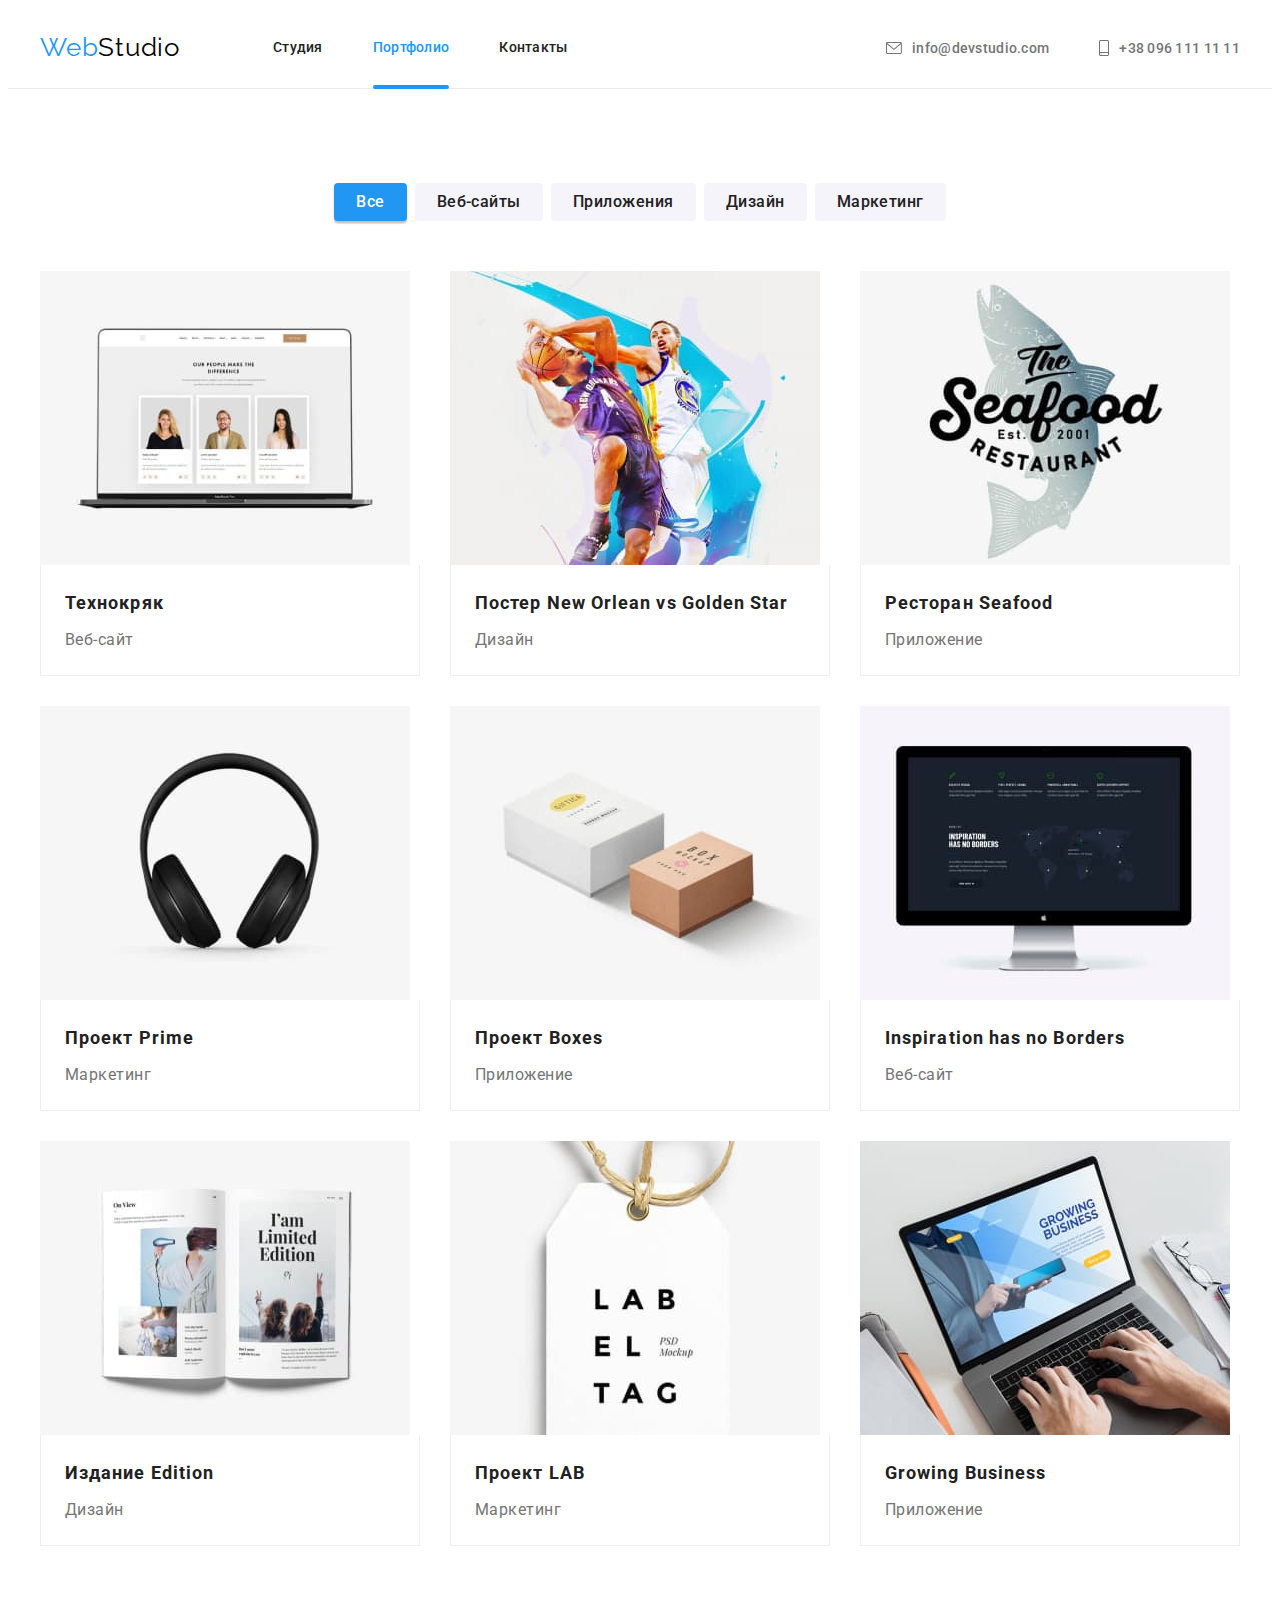
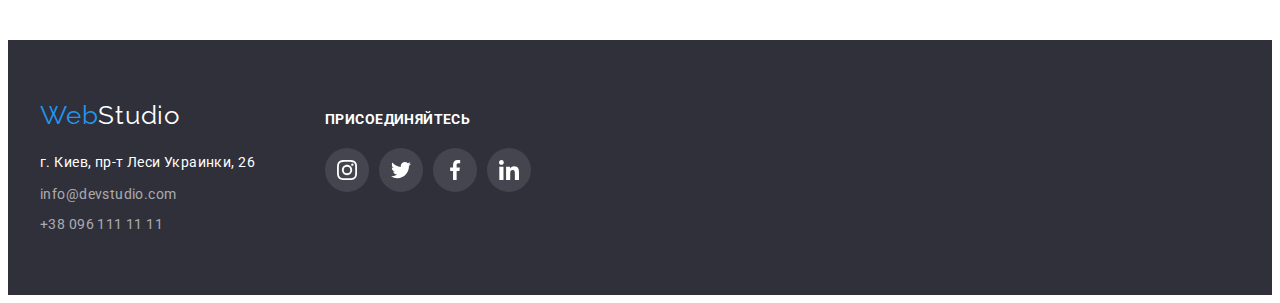
==== portfolio.html @ 2ecfcaa5 "add hw-05" ====
<!DOCTYPE html>
<html lang="ru">
  <head>
    <meta charset="UTF-8" />
    <meta http-equiv="X-UA-Compatible" content="IE=edge" />
    <meta name="viewport" content="width=device-width, initial-scale=1.0" />
    <title>Portfolio</title>
    <link rel="preconnect" href="https://fonts.googleapis.com" />
    <link rel="preconnect" href="https://fonts.gstatic.com" crossorigin />
    <link
      href="https://fonts.googleapis.com/css2?family=Raleway:wght@700&family=Roboto:wght@400;500;700;900&display=swap"
      rel="stylesheet"
    />
    <link
      rel="stylesheet"
      href="https://cdnjs.cloudflare.com/ajax/libs/modern-normalize/1.1.0/modern-normalize.min.css"
      integrity="sha512-wpPYUAdjBVSE4KJnH1VR1HeZfpl1ub8YT/NKx4PuQ5NmX2tKuGu6U/JRp5y+Y8XG2tV+wKQpNHVUX03MfMFn9Q=="
      crossorigin="anonymous"
      referrerpolicy="no-referrer"
    />
    <link rel="stylesheet" href="./css/styles.css" />
  </head>
  <body>
    <header class="header">
      <div class="container header-container">
        <nav class="header-nav">
          <a class="link logo" href="./index.html" lang="en"
            ><span class="logo-accent">Web</span>Studio</a
          >
          <ul class="nav-link list">
            <li class="nav-item"><a class="link header-link" href="./index.html">Студия</a></li>
            <li class="nav-item"><a class="link header-link current" href="#">Портфолио</a></li>
            <li class="nav-item"><a class="link header-link" href="#">Контакты</a></li>
          </ul>
        </nav>
        <ul class="contacts list">
          <li class="contacts-item">
            <a class="header-contact link" href="mailto:info@devstudio.com">
              <svg class="header-contact-icon" width="16" height="12">
                <use href="./images/icons.svg#icon-mail"></use>
              </svg>
              info@devstudio.com
            </a>
          </li>
          <li class="contacts-item">
            <a class="header-contact link" href="tel:+380961111111">
              <svg class="header-contact-icon" width="10" height="16">
                <use href="./images/icons.svg#icon-smartphone"></use>
              </svg>
              +38 096 111 11 11
            </a>
          </li>
        </ul>
      </div>
    </header>

    <main>
      <section class="portfolio section">
        <div class="container">
          <h1 class="visually-hidden">Портфолио</h1>
          <ul class="btn-list list">
            <li class="btn-item">
              <button type="button" class="portfolio-button portfolio-button-active">Все</button>
            </li>
            <li class="btn-item">
              <button type="button" class="portfolio-button">Веб-сайты</button>
            </li>
            <li class="btn-item">
              <button type="button" class="portfolio-button">Приложения</button>
            </li>
            <li class="btn-item"><button type="button" class="portfolio-button">Дизайн</button></li>
            <li class="btn-item">
              <button type="button" class="portfolio-button">Маркетинг</button>
            </li>
          </ul>
          <ul class="work-options list">
            <li class="option-card">
              <a class="work-link link" href="#">
                <div class="option-thumb">
                  <img
                    src="./images/web-site-open-in-laptop.jpg"
                    alt="веб-сайт открыт на ноутбуке"
                    width="370"
                    height="294"
                  />
                  <div class="option-overley">
                    <p class="option-overley-text">
                      Технокряк это современная площадка распространения коронавируса. Компании
                      используют эту платформу для цифрового шпионажа и атак на защищённые сервера
                      конкурентов.
                    </p>
                  </div>
                </div>
                <div class="option-card-info">
                  <h2 class="option-header">Технокряк</h2>
                  <p class="option-text">Веб-сайт</p>
                </div>
              </a>
            </li>
            <li class="option-card">
              <a class="work-link link" href="#">
                <div class="option-thumb">
                  <img
                    src="./images/poster-design-two-basketball-players.jpg"
                    alt="постер с изображением двух баскетболистов"
                    width="370"
                    height="294"
                  />
                  <div class="option-overley">
                    <p class="option-overley-text">
                      Технокряк это современная площадка распространения коронавируса. Компании
                      используют эту платформу для цифрового шпионажа и атак на защищённые сервера
                      конкурентов.
                    </p>
                  </div>
                </div>
                <div class="option-card-info">
                  <h2 class="option-header">
                    Постер <span lang="en">New Orlean vs Golden Star</span>
                  </h2>
                  <p class="option-text">Дизайн</p>
                </div>
              </a>
            </li>
            <li class="option-card">
              <a class="work-link link" href="#">
                <div class="option-thumb">
                  <img
                    src="./images/app-for-seafood-restaurant.jpg"
                    alt="постер-логотип для приложения ресторана"
                    width="370"
                    height="294"
                  />
                  <div class="option-overley">
                    <p class="option-overley-text">
                      Технокряк это современная площадка распространения коронавируса. Компании
                      используют эту платформу для цифрового шпионажа и атак на защищённые сервера
                      конкурентов.
                    </p>
                  </div>
                </div>
                <div class="option-card-info">
                  <h2 class="option-header">Ресторан <span lang="en">Seafood</span></h2>
                  <p class="option-text">Приложение</p>
                </div>
              </a>
            </li>
            <li class="option-card">
              <a class="work-link link" href="#">
                <div class="option-thumb">
                  <img
                    src="./images/headphones.jpg"
                    alt="мониторные наушники"
                    width="370"
                    height="294"
                  />
                  <div class="option-overley">
                    <p class="option-overley-text">
                      Технокряк это современная площадка распространения коронавируса. Компании
                      используют эту платформу для цифрового шпионажа и атак на защищённые сервера
                      конкурентов.
                    </p>
                  </div>
                </div>
                <div class="option-card-info">
                  <h2 class="option-header">Проект <span lang="en">Prime</span></h2>
                  <p class="option-text">Маркетинг</p>
                </div>
              </a>
            </li>
            <li class="option-card">
              <a class="work-link link" href="#">
                <div class="option-thumb">
                  <img
                    src="./images/two-boxes.jpg"
                    alt="две коробочки(бокса)"
                    width="370"
                    height="294"
                  />
                  <div class="option-overley">
                    <p class="option-overley-text">
                      Технокряк это современная площадка распространения коронавируса. Компании
                      используют эту платформу для цифрового шпионажа и атак на защищённые сервера
                      конкурентов.
                    </p>
                  </div>
                </div>
                <div class="option-card-info">
                  <h2 class="option-header">Проект <span lang="en">Boxes</span></h2>
                  <p class="option-text">Приложение</p>
                </div>
              </a>
            </li>
            <li class="option-card">
              <a class="work-link link" href="#">
                <div class="option-thumb">
                  <img
                    src="./images/website-open-on-the-monitor.jpg"
                    alt="на мониторе открыт веб-сайт"
                    width="370"
                    height="294"
                  />
                  <div class="option-overley">
                    <p class="option-overley-text">
                      Технокряк это современная площадка распространения коронавируса. Компании
                      используют эту платформу для цифрового шпионажа и атак на защищённые сервера
                      конкурентов.
                    </p>
                  </div>
                </div>
                <div class="option-card-info">
                  <h2 lang="en" class="option-header">Inspiration has no Borders</h2>
                  <p class="option-text">Веб-сайт</p>
                </div>
              </a>
            </li>
            <li class="option-card">
              <a class="work-link link" href="#">
                <div class="option-thumb">
                  <img
                    src="./images/magazine-limited-edition.jpg"
                    alt="Печатное-издание(журнал)"
                    width="370"
                    height="294"
                  />
                  <div class="option-overley">
                    <p class="option-overley-text">
                      Технокряк это современная площадка распространения коронавируса. Компании
                      используют эту платформу для цифрового шпионажа и атак на защищённые сервера
                      конкурентов.
                    </p>
                  </div>
                </div>
                <div class="option-card-info">
                  <h2 class="option-header">Издание <span lang="en">Edition</span></h2>
                  <p class="option-text">Дизайн</p>
                </div>
              </a>
            </li>
            <li class="option-card">
              <a class="work-link link" href="#">
                <div class="option-thumb">
                  <img
                    src="./images/label-project-lab.jpg"
                    alt="ярлык проекта с логотипом"
                    width="370"
                    height="294"
                  />
                  <div class="option-overley">
                    <p class="option-overley-text">
                      Технокряк это современная площадка распространения коронавируса. Компании
                      используют эту платформу для цифрового шпионажа и атак на защищённые сервера
                      конкурентов.
                    </p>
                  </div>
                </div>
                <div class="option-card-info">
                  <h2 class="option-header">Проект <span lang="en">LAB</span></h2>
                  <p class="option-text">Маркетинг</p>
                </div>
              </a>
            </li>
            <li class="option-card">
              <a class="work-link link" href="#">
                <div class="option-thumb">
                  <img
                    src="./images/application-mockup-open-in-laptop.jpg"
                    alt="прототип приложения открыт на ноутбуке"
                    width="370"
                    height="294"
                  />
                  <div class="option-overley">
                    <p class="option-overley-text">
                      Технокряк это современная площадка распространения коронавируса. Компании
                      используют эту платформу для цифрового шпионажа и атак на защищённые сервера
                      конкурентов.
                    </p>
                  </div>
                </div>
                <div class="option-card-info">
                  <h2 lang="en" class="option-header">Growing Business</h2>
                  <p class="option-text">Приложение</p>
                </div>
              </a>
            </li>
          </ul>
        </div>
      </section>
    </main>

    <footer class="footer">
      <div class="footer-container container">
        <div class="footer-logo-contact">
          <a class="footer-logo link" href="./index.html" lang="en">
            <span class="logo-accent">Web</span>Studio
          </a>
          <address class="footer-address">
            <ul class="footer-list list">
              <li class="footer-item">
                <a
                  class="footer-map link"
                  href="https://goo.gl/maps/w4NdLXYd23iEvbkt5"
                  target="_blank"
                  rel="noopener noreferrer"
                  >г. Киев, пр-т Леси Украинки, 26</a
                >
              </li>
              <li class="footer-item">
                <a class="footer-contact link" href="mailto:info@devstudio.com"
                  >info@devstudio.com</a
                >
              </li>
              <li class="footer-item">
                <a class="footer-contact link" href="tel:+380961111111">+38 096 111 11 11</a>
              </li>
            </ul>
          </address>
        </div>
        <div class="footer-social-contact">
          <b class="footer-title">присоединяйтесь</b>
          <ul class="footer-icon-list list">
            <li class="footer-icon">
              <a
                class="footer-icon-link link"
                href="https://www.instagram.com/"
                target="_blank"
                rel="noopener noreferrer"
              >
                <svg class="footer-icon-label" width="20" height="20" aria-label="instagram">
                  <use href="./images/icons.svg#icon-instagram"></use>
                </svg>
              </a>
            </li>
            <li class="footer-icon">
              <a
                class="footer-icon-link link"
                href="https://twitter.com/"
                target="_blank"
                rel="noopener noreferrer"
              >
                <svg class="footer-icon-label" width="20" height="20" aria-label="twitter">
                  <use href="./images/icons.svg#icon-twitter"></use>
                </svg>
              </a>
            </li>
            <li class="footer-icon">
              <a
                class="footer-icon-link link"
                href="https://www.facebook.com/"
                target="_blank"
                rel="noopener noreferrer"
              >
                <svg class="footer-icon-label" width="20" height="20" aria-label="facebook">
                  <use href="./images/icons.svg#icon-facebook"></use>
                </svg>
              </a>
            </li>
            <li class="footer-icon">
              <a
                class="footer-icon-link link"
                href="https://www.linkedin.com/"
                target="_blank"
                rel="noopener noreferrer"
              >
                <svg class="footer-icon-label" width="20" height="20" aria-label="linkedin">
                  <use href="./images/icons.svg#icon-linkedin"></use>
                </svg>
              </a>
            </li>
          </ul>
        </div>
      </div>
    </footer>
  </body>
</html>
---- css/styles.css ----
:root {
  /* ---------------Accent color--------------- */
  --accent-color: #2196f3;
  --accent-highlights-color: #188ce8;

  /* -------------Background color------------- */
  --basic-background-color: #ffffff;
  --hero-footer-background-color: #2f303a;
  --second-background-color: #f5f4fa;

  /* -----------------Text color--------------- */
  --logo-text-color: #000000;
  --header-text-color: #212121;
  --primary-text-color: #757575;
  --second-text-color: #ffffff;
  --accent-text-color: #2196f3;
  --btn-text-color: #212121;
  --footer-link-color: rgba(255, 255, 255, 0.6);

  /* ----------------Stroke color-------------- */
  --header-stroke-color: #ececec;
  --stroke-color-link: #eeeeee;

  /* ----------------Animstion----------------- */
  --timing-function: cubic-bezier(0.4, 0, 0.2, 1);
}

body {
  font-family: 'Roboto', sans-serif;
  background-color: var(--basic-background-color);
  color: var(--primary-text-color);
}

/* ------------------- RESET ------------------- */

p,
h1,
h2,
h3,
h4 {
  margin: 0;
}

ul {
  margin: 0;
  padding: 0;
}

button {
  cursor: pointer;
}

img {
  display: block;
  max-width: 100%;
  height: auto;
}

.list {
  list-style: none;
}

.link {
  text-decoration: none;
}

.visually-hidden {
  position: absolute;
  white-space: nowrap;
  width: 1px;
  height: 1px;
  overflow: hidden;
  border: 0;
  padding: 0;
  clip: rect(0 0 0 0);
  clip-path: inset(50%);
  margin: -1px;
}

.container {
  width: 1200px;
  padding-left: 15px;
  padding-right: 15px;
  margin: 0 auto;
  /* outline: 2px solid red; */
}

.section {
  padding-top: 94px;
  padding-bottom: 94px;
}

/* ---------------- HEADER SECTION --------------------- */

.header {
  border-bottom: 1px solid var(--header-stroke-color);
}

.header-container {
  display: flex;
  align-items: center;
}

.header-nav {
  display: flex;
  align-items: center;
}

.logo {
  display: inline-block;
  margin-right: 93px;

  font-family: 'Raleway', sans-serif;
  font-size: 26px;
  line-height: calc(31 / 26);
  letter-spacing: 0.03em;
  color: var(--logo-text-color);
}

.logo-accent {
  color: var(--accent-text-color);
}

.nav-link {
  display: flex;
  align-items: center;
}

.header-link {
  display: block;
  padding-top: 32px;
  padding-bottom: 32px;

  font-weight: 500;
  font-size: 14px;
  line-height: 1.14;
  letter-spacing: 0.02em;
  color: var(--header-text-color);

  transition: color 250ms var(--timing-function);
}

.header-link:hover,
.header-link:focus,
.header-contact:hover,
.header-contact:focus {
  color: var(--accent-text-color);
}

.current {
  position: relative;
  color: var(--accent-text-color);
}

.current::after {
  content: '';
  position: absolute;
  left: 0;
  bottom: -1px;
  width: 100%;
  height: 4px;

  border-radius: 2px;
  background-color: var(--accent-color);
}

.nav-item:not(:last-child) {
  margin-right: 50px;
}

.contacts {
  display: flex;
  margin-left: auto;
}

.header-contact {
  display: flex;
  text-align: center;
  align-items: center;
  padding-top: 32px;
  padding-bottom: 32px;

  font-weight: 500;
  font-size: 14px;
  line-height: calc(16 / 14);
  letter-spacing: 0.02em;
  color: var(--primary-text-color);

  transition: color 250ms var(--timing-function);
}

.contacts-item:not(:last-child) {
  margin-right: 50px;
}

.header-contact-icon {
  margin-right: 10px;

  fill: currentColor;
}

/* ----------------HERO SECTION --------------------- */

.hero {
  padding-top: 0;
  padding-bottom: 0;

  text-align: center;
  background-color: var(--hero-footer-background-color);
}

.container-bg-hero {
  max-width: 1600px;
  margin: 0 auto;
  padding-top: 200px;
  padding-bottom: 200px;

  background-image: linear-gradient(rgba(47, 48, 58, 0.4), rgba(47, 48, 58, 0.4)),
    url(../images/bg-hero.jpg);
  background-repeat: no-repeat;
  background-size: cover;
  background-position: center;
}

.hero-header {
  margin-bottom: 30px;

  font-weight: 900;
  font-size: 44px;
  line-height: 1.36;
  text-align: center;
  letter-spacing: 0.06em;
  text-transform: uppercase;
  color: var(--second-text-color);
}

.hero-btn {
  padding: 10px 32px;

  font-family: inherit;
  font-weight: 700;
  font-size: 16px;
  line-height: 1.87;
  letter-spacing: 0.06em;
  color: var(--second-text-color);
  background-color: var(--accent-color);
  border: none;
  box-shadow: 0px 4px 4px rgba(0, 0, 0, 0.15);
  border-radius: 4px;

  transition: background-color 250ms var(--timing-function);
}

.hero-btn:hover,
.hero-btn:focus {
  background-color: var(--accent-highlights-color);
}

/* ----------------PRIORITY SECTION --------------------- */

.priority-list {
  display: flex;
  flex-wrap: wrap;
  margin-left: -30px;
  margin-top: -30px;
}

.priority-item {
  flex-basis: calc(100% / 4 - 30px);
  margin-left: 30px;
  margin-top: 30px;
}

.priority-thumb {
  display: flex;
  justify-content: center;
  align-items: center;
  height: 120px;
  margin-bottom: 30px;
  border-radius: 4px;

  background-color: var(--second-background-color);
}

.priority-header {
  margin-bottom: 10px;

  font-size: 14px;
  line-height: 1.14;
  letter-spacing: 0.03em;
  text-transform: uppercase;
  color: var(--header-text-color);
}

.priority-text {
  font-size: 14px;
  line-height: 1.71;
  letter-spacing: 0.03em;
}

/* ----------------WORKS SECTION --------------------- */

.works {
  padding-top: 0;
}

.works-header {
  margin-bottom: 50px;

  font-size: 36px;
  line-height: 1.17;
  text-align: center;
  letter-spacing: 0.03em;
  color: var(--header-text-color);
}

.works-list {
  display: flex;
  flex-wrap: wrap;
  margin-left: -30px;
  margin-top: -30px;
}

.works-item {
  position: relative;

  flex-basis: calc(100% / 3 - 30px);
  margin-left: 30px;
  margin-top: 30px;
}

.works-overlay {
  position: absolute;
  bottom: 0;

  width: 100%;
  padding-top: 27px;
  padding-bottom: 27px;

  font-weight: 700;
  font-size: 14px;
  line-height: 1.14;
  text-align: center;
  letter-spacing: 0.03em;
  text-transform: uppercase;

  color: var(--second-text-color);
  background-color: rgba(47, 48, 58, 0.8);
}

/* ----------------TEAM SECTION --------------------- */

.team {
  background-color: var(--second-background-color);
}

.team-header {
  margin-bottom: 50px;

  font-size: 36px;
  line-height: 1.16;
  text-align: center;
  letter-spacing: 0.03em;
  color: var(--header-text-color);
}

.team-list {
  display: flex;
  flex-wrap: wrap;
  margin-left: -30px;
  margin-top: -30px;
}

.team-item {
  flex-basis: calc(100% / 4 - 30px);
  margin-left: 30px;
  margin-top: 30px;

  box-shadow: 0px 1px 3px rgba(0, 0, 0, 0.12), 0px 1px 1px rgba(0, 0, 0, 0.14),
    0px 2px 1px rgba(0, 0, 0, 0.2);
  border-radius: 0px 0px 4px 4px;
}

.team-item-info {
  padding-top: 30px;
  padding-bottom: 30px;

  text-align: center;
  background-color: var(--basic-background-color);
  border-radius: 0px 0px 4px 4px;
}

.team-second-header {
  margin-bottom: 10px;

  font-weight: 500;
  font-size: 16px;
  line-height: 1.19;
  text-align: center;
  letter-spacing: 0.03em;
  color: var(--header-text-color);
}

.team-text {
  font-size: 16px;
  line-height: 1.19;
  text-align: center;
  letter-spacing: 0.03em;
  margin-bottom: 16px;
}

.team-icon-list {
  display: flex;
  justify-content: center;
}

.team-icon:not(:last-child) {
  margin-right: 10px;
}

.team-icon-link {
  display: flex;
  justify-content: center;
  align-items: center;
  width: 44px;
  height: 44px;
  border-radius: 50%;
  color: #afb1b8;

  transition: background-color 250ms var(--timing-function), color 250ms var(--timing-function);
}

.team-icon-link:hover,
.team-icon-link:focus {
  background-color: var(--accent-color);
  color: var(--basic-background-color);
}

.team-icon-label {
  fill: currentColor;
}

/* ---------------CLIENTS SECTION --------------------- */

.clients-header {
  margin-bottom: 50px;

  font-size: 36px;
  line-height: 1.16;
  text-align: center;
  letter-spacing: 0.03em;
  color: var(--header-text-color);
}

.clients-list {
  display: flex;
  justify-content: center;
}

.clients-item {
}

.clients-item:not(:last-child) {
  margin-right: 30px;
}

.clients-link {
  display: flex;
  justify-content: center;
  align-items: center;
  width: 170px;
  height: 92px;

  color: #afb1b8;
  border: 1px solid;
  border-radius: 4px;

  transition: color 250ms var(--timing-function);
}

.clients-link:hover,
.clients-link:focus {
  color: var(--accent-color);
}

.clients-logo {
  fill: currentColor;
}

/* ----------------FOOTER SECTION --------------------- */

.footer {
  padding-top: 60px;
  padding-bottom: 60px;

  background-color: var(--hero-footer-background-color);
}

.footer-container {
  display: flex;
  align-items: baseline;
}

.footer-logo-contact {
  margin-right: 70px;
}

.footer-logo {
  display: inline-block;
  margin-bottom: 20px;

  font-family: 'Raleway', sans-serif;
  font-size: 26px;
  line-height: 1.19;
  letter-spacing: 0.03em;
  color: var(--second-text-color);
}

.footer-map {
  font-style: normal;
  font-size: 14px;
  line-height: 1.71;
  letter-spacing: 0.03em;
  color: var(--second-text-color);

  transition: color 250ms var(--timing-function);
}

.footer-contact {
  font-style: normal;
  font-size: 14px;
  line-height: 1.5;
  letter-spacing: 0.03em;
  color: var(--footer-link-color);

  transition: color 250ms var(--timing-function);
}

.footer-map:hover,
.footer-map:focus,
.footer-contact:hover,
.footer-contact:focus {
  color: var(--accent-text-color);
}

.footer-item:not(:last-child) {
  margin-bottom: 9px;
}

.footer-title {
  display: inline-block;
  margin-bottom: 20px;

  font-weight: 700;
  font-size: 14px;
  line-height: 1.14;
  letter-spacing: 0.03em;
  text-transform: uppercase;

  color: var(--second-text-color);
}

.footer-icon:not(:last-child) {
  margin-right: 10px;
}

.footer-icon-list {
  display: flex;
}
.footer-icon-link {
  display: flex;
  justify-content: center;
  align-items: center;
  width: 44px;
  height: 44px;
  border-radius: 50%;

  color: var(--second-text-color);
  background-color: rgba(255, 255, 255, 0.1);

  transition: background-color 250ms var(--timing-function), color 250ms var(--timing-function);
}

.footer-icon-link:hover,
.footer-icon-link:focus {
  background-color: var(--accent-color);
  color: var(--basic-background-color);
}

.footer-icon-label {
  fill: currentColor;
}

/* ----------------PORTFOLIO SECTION --------------------- */

.btn-list {
  display: flex;
  justify-content: center;
  margin-bottom: 50px;
}

.btn-item:not(:last-child) {
  margin-right: 8px;
}

.portfolio-button {
  padding: 6px 22px;

  font-family: inherit;
  font-weight: 500;
  font-size: 16px;
  line-height: 1.62;
  text-align: center;
  letter-spacing: 0.03em;

  color: var(--btn-text-color);
  background: var(--second-background-color);
  border: none;
  border-radius: 4px;

  transition: background-color 250ms var(--timing-function), color 250ms var(--timing-function),
    box-shadow 250ms var(--timing-function);
}

.portfolio-button-active,
.portfolio-button:hover,
.portfolio-button:focus {
  color: var(--second-text-color);
  background-color: var(--accent-color);
  box-shadow: 0px 3px 1px rgba(0, 0, 0, 0.1), 0px 1px 2px rgba(0, 0, 0, 0.08),
    0px 2px 2px rgba(0, 0, 0, 0.12);
}

.work-options {
  display: flex;
  flex-wrap: wrap;
  margin-left: -30px;
  margin-top: -30px;
}

.option-thumb {
  position: relative;
  overflow: hidden;
}

.option-thumb::before {
  display: inline-block;
  content: '';

  position: absolute;
  top: 0;
  left: 0;
  width: 100%;
  height: 100%;

  background-color: rgba(33, 150, 243, 0.9);

  opacity: 0;

  transform: translateY(100%);
  transition: transform 250ms var(--timing-function);
}

.option-overley {
  position: absolute;
  top: 0;
  left: 0;
  width: 100%;
  height: 100%;
  padding: 63px 24px;

  opacity: 0;

  transform: translateY(100%);
  transition: transform 250ms var(--timing-function);
}

.option-card:hover .option-thumb::before,
.option-card:hover .option-overley {
  transform: translateY(0);
  opacity: 1;
}

.option-overley-text {
  font-size: 18px;
  line-height: 1.56;
  letter-spacing: 0.03em;

  color: var(--second-text-color);
}

.option-card {
  flex-basis: calc(100% / 3 - 30px);
  margin-left: 30px;
  margin-top: 30px;

  transition: box-shadow 250ms var(--timing-function);
}

.option-card:hover,
.option-card:focus {
  box-shadow: 1px 4px 6px 0px rgba(0, 0, 0, 0.16), 0px 4px 4px 0px rgba(0, 0, 0, 0.06),
    0px 1px 1px 0px rgba(0, 0, 0, 0.12);
}

.option-card-info {
  padding: 20px 24px;

  background-color: var(--basic-background-color);
  border: 1px solid var(--stroke-color-link);
  border-top: none;
}

.option-header {
  margin-bottom: 4px;

  font-size: 18px;
  line-height: 2;
  letter-spacing: 0.06em;
  color: var(--header-text-color);
}

.option-text {
  font-size: 16px;
  line-height: 1.87;
  letter-spacing: 0.03em;
  color: var(--primary-text-color);
}

/* ---------------------- BACKDROP + MODAL ----------------------- */

.backdrop {
  position: fixed;
  top: 0;
  left: 0;
  width: 100vw;
  height: 100vh;
  background-color: rgba(0, 0, 0, 0.2);

  opacity: 1;
  transition: opacity 250ms var(--timing-function);
}

.backdrop.is-hidden {
  opacity: 0;
  visibility: hidden;
  pointer-events: none;
}

.backdrop.is-hidden .modal {
  transform: translate(-50%, -50%) scale(0.9);
  opacity: 0;
}

.modal {
  position: absolute;
  top: 50%;
  left: 50%;

  min-width: 528px;
  min-height: 581px;
  border-radius: 4px;

  background-color: var(--basic-background-color);
  box-shadow: 0px 1px 3px rgba(0, 0, 0, 0.12), 0px 1px 1px rgba(0, 0, 0, 0.14),
    0px 2px 1px rgba(0, 0, 0, 0.2);

  transform: translate(-50%, -50%) scale(1);
  opacity: 1;

  transition: transform 250ms var(--timing-function), opacity 250ms var(--timing-function);
}

.modal-btn-close {
  display: flex;
  justify-content: center;
  align-items: center;
  margin-top: 8px;
  margin-right: 8px;
  margin-left: auto;
  width: 30px;
  height: 30px;
  border-radius: 50%;

  background-color: var(--basic-background-color);
  border: 1px solid rgba(0, 0, 0, 0.1);

  transition: box-shadow 250ms var(--timing-function);
}

.modal-btn-close:hover {
  box-shadow: 0px 1px 3px rgba(0, 0, 0, 0.12), 0px 1px 1px rgba(0, 0, 0, 0.14),
    0px 2px 1px rgba(0, 0, 0, 0.2);
}
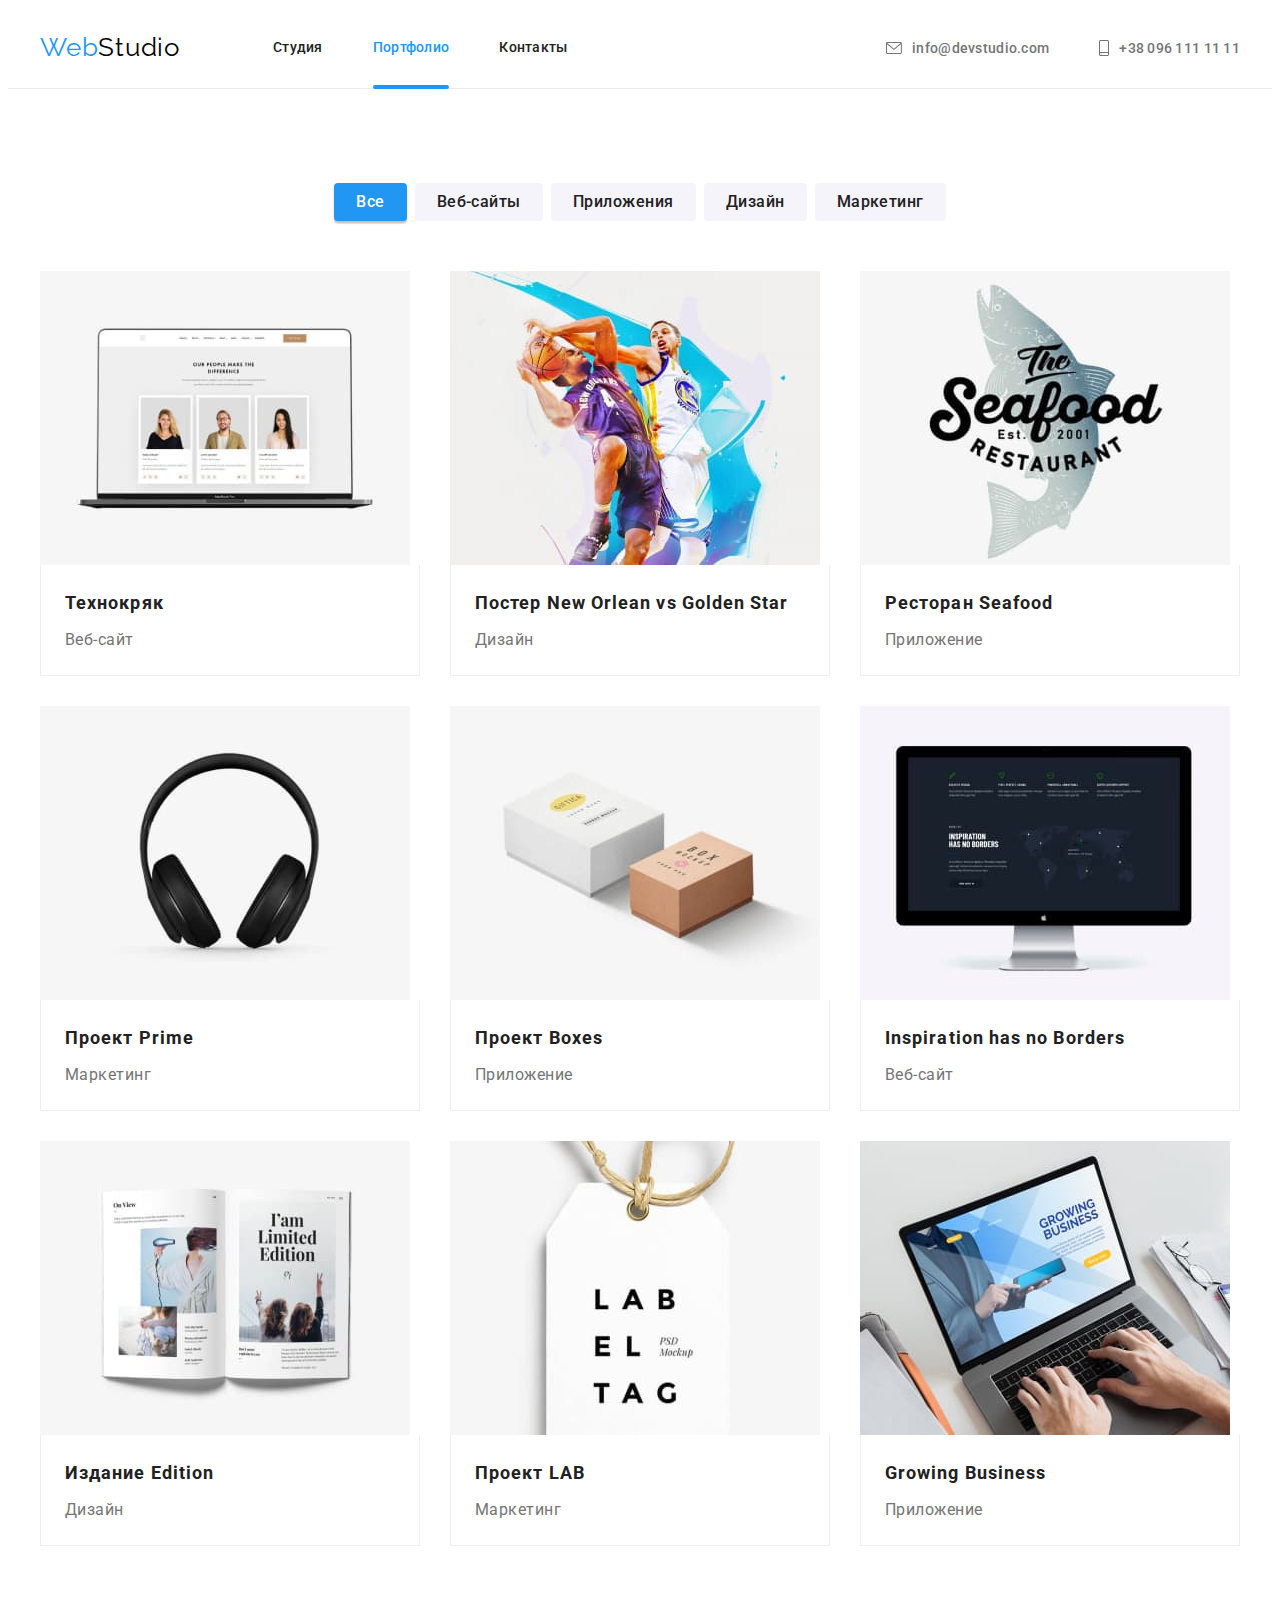
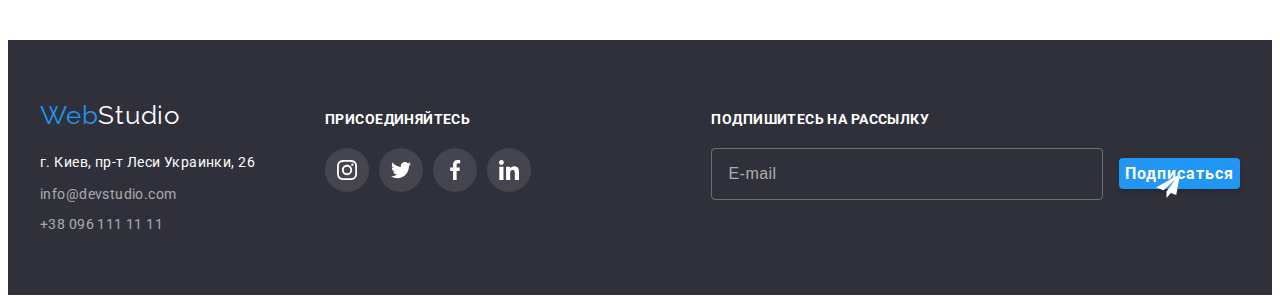
==== commit 49112072: "add footer input" ====
--- a/portfolio.html
+++ b/portfolio.html
@@ -369,6 +369,26 @@
             </li>
           </ul>
         </div>
+        <div class="footer-send-form">
+          <p class="footer-title footer-form-title">Подпишитесь на рассылку</p>
+          <form name="footer_form" autocomplete="on">
+            <label class="footer-label">
+              <input
+                class="footer-input"
+                type="email"
+                name="email"
+                aria-label="E-mail"
+                placeholder="E-mail"
+              />
+            </label>
+            <button class="footer-btn" type="submit">
+              Подписаться
+              <svg class="footer-icon-send" width="24" height="24">
+                <use href="./images/icons.svg#icon-send"></use>
+              </svg>
+            </button>
+          </form>
+        </div>
       </div>
     </footer>
   </body>
--- a/css/styles.css
+++ b/css/styles.css
@@ -22,6 +22,7 @@
   --stroke-color-link: #eeeeee;
 
   /* ----------------Animstion----------------- */
+  --transition-duration: 250ms;
   --timing-function: cubic-bezier(0.4, 0, 0.2, 1);
 }
 
@@ -137,7 +138,7 @@
   letter-spacing: 0.02em;
   color: var(--header-text-color);
 
-  transition: color 250ms var(--timing-function);
+  transition: color var(--transition-duration) var(--timing-function);
 }
 
 .header-link:hover,
@@ -186,7 +187,7 @@
   letter-spacing: 0.02em;
   color: var(--primary-text-color);
 
-  transition: color 250ms var(--timing-function);
+  transition: color var(--transition-duration) var(--timing-function);
 }
 
 .contacts-item:not(:last-child) {
@@ -248,7 +249,7 @@
   box-shadow: 0px 4px 4px rgba(0, 0, 0, 0.15);
   border-radius: 4px;
 
-  transition: background-color 250ms var(--timing-function);
+  transition: background-color var(--transition-duration) var(--timing-function);
 }
 
 .hero-btn:hover,
@@ -427,7 +428,8 @@
   border-radius: 50%;
   color: #afb1b8;
 
-  transition: background-color 250ms var(--timing-function), color 250ms var(--timing-function);
+  transition: background-color var(--transition-duration) var(--timing-function),
+    color var(--transition-duration) var(--timing-function);
 }
 
 .team-icon-link:hover,
@@ -457,9 +459,6 @@
   justify-content: center;
 }
 
-.clients-item {
-}
-
 .clients-item:not(:last-child) {
   margin-right: 30px;
 }
@@ -475,7 +474,7 @@
   border: 1px solid;
   border-radius: 4px;
 
-  transition: color 250ms var(--timing-function);
+  transition: color var(--transition-duration) var(--timing-function);
 }
 
 .clients-link:hover,
@@ -523,7 +522,7 @@
   letter-spacing: 0.03em;
   color: var(--second-text-color);
 
-  transition: color 250ms var(--timing-function);
+  transition: color var(--transition-duration) var(--timing-function);
 }
 
 .footer-contact {
@@ -533,7 +532,7 @@
   letter-spacing: 0.03em;
   color: var(--footer-link-color);
 
-  transition: color 250ms var(--timing-function);
+  transition: color var(--transition-duration) var(--timing-function);
 }
 
 .footer-map:hover,
@@ -578,7 +577,8 @@
   color: var(--second-text-color);
   background-color: rgba(255, 255, 255, 0.1);
 
-  transition: background-color 250ms var(--timing-function), color 250ms var(--timing-function);
+  transition: background-color var(--transition-duration) var(--timing-function),
+    color var(--transition-duration) var(--timing-function);
 }
 
 .footer-icon-link:hover,
@@ -591,6 +591,80 @@
   fill: currentColor;
 }
 
+.footer-send-form {
+  display: flex;
+  flex-direction: column;
+  margin-left: auto;
+}
+
+.footer-form-title {
+  display: block;
+  margin-bottom: 20px;
+}
+
+.footer-input {
+  width: 358px;
+  height: 50px;
+  padding: 0 16px;
+  margin-right: 12px;
+
+  border: 1px solid rgba(255, 255, 255, 0.3);
+  border-radius: 4px;
+
+  background-color: transparent;
+  color: #ffffff;
+  font-size: 16px;
+
+  outline: none;
+  transition: border-color var(--transition-duration) var(--timing-function);
+}
+
+.footer-input:focus {
+  border-color: var(--accent-color);
+}
+
+.footer-input::placeholder {
+  display: flex;
+  align-items: center;
+
+  font-size: 16px;
+  line-height: 1.25;
+  letter-spacing: 0.03em;
+
+  color: rgba(255, 255, 255, 0.6);
+}
+
+.footer-btn {
+  position: relative;
+  text-align: center;
+
+  font-family: inherit;
+  font-weight: 700;
+  font-size: 16px;
+  line-height: 1.87;
+  letter-spacing: 0.06em;
+
+  color: var(--second-text-color);
+  background-color: var(--accent-color);
+  border: none;
+  box-shadow: 0px 4px 4px rgba(0, 0, 0, 0.15);
+  border-radius: 4px;
+}
+
+.footer-icon-send {
+  position: absolute;
+  top: 50%;
+  right: 50%;
+  transition: transform(-50%, -50%);
+  margin-left: 10px;
+  fill: var(--second-text-color);
+}
+
+/* .hero-btn:hover,
+.hero-btn:focus {
+  background-color: var(--accent-highlights-color);
+} */
+
 /* ----------------PORTFOLIO SECTION --------------------- */
 
 .btn-list {
@@ -618,8 +692,9 @@
   border: none;
   border-radius: 4px;
 
-  transition: background-color 250ms var(--timing-function), color 250ms var(--timing-function),
-    box-shadow 250ms var(--timing-function);
+  transition: background-color var(--transition-duration) var(--timing-function),
+    color var(--transition-duration) var(--timing-function),
+    box-shadow var(--transition-duration) var(--timing-function);
 }
 
 .portfolio-button-active,
@@ -658,7 +733,7 @@
   opacity: 0;
 
   transform: translateY(100%);
-  transition: transform 250ms var(--timing-function);
+  transition: transform var(--transition-duration) var(--timing-function);
 }
 
 .option-overley {
@@ -672,7 +747,7 @@
   opacity: 0;
 
   transform: translateY(100%);
-  transition: transform 250ms var(--timing-function);
+  transition: transform var(--transition-duration) var(--timing-function);
 }
 
 .option-card:hover .option-thumb::before,
@@ -694,7 +769,7 @@
   margin-left: 30px;
   margin-top: 30px;
 
-  transition: box-shadow 250ms var(--timing-function);
+  transition: box-shadow var(--transition-duration) var(--timing-function);
 }
 
 .option-card:hover,
@@ -738,7 +813,8 @@
   background-color: rgba(0, 0, 0, 0.2);
 
   opacity: 1;
-  transition: opacity 250ms var(--timing-function);
+  transition: opacity var(--transition-duration) var(--timing-function),
+    visibility var(--transition-duration) var(--timing-function);
 }
 
 .backdrop.is-hidden {
@@ -768,16 +844,16 @@
   transform: translate(-50%, -50%) scale(1);
   opacity: 1;
 
-  transition: transform 250ms var(--timing-function), opacity 250ms var(--timing-function);
+  transition: transform var(--transition-duration) var(--timing-function),
+    opacity var(--transition-duration) var(--timing-function);
 }
 
 .modal-btn-close {
-  display: flex;
-  justify-content: center;
-  align-items: center;
-  margin-top: 8px;
-  margin-right: 8px;
-  margin-left: auto;
+  position: absolute;
+  display: flex;
+  align-items: center;
+  top: 8px;
+  right: 8px;
   width: 30px;
   height: 30px;
   border-radius: 50%;
@@ -785,7 +861,7 @@
   background-color: var(--basic-background-color);
   border: 1px solid rgba(0, 0, 0, 0.1);
 
-  transition: box-shadow 250ms var(--timing-function);
+  transition: box-shadow var(--transition-duration) var(--timing-function);
 }
 
 .modal-btn-close:hover {
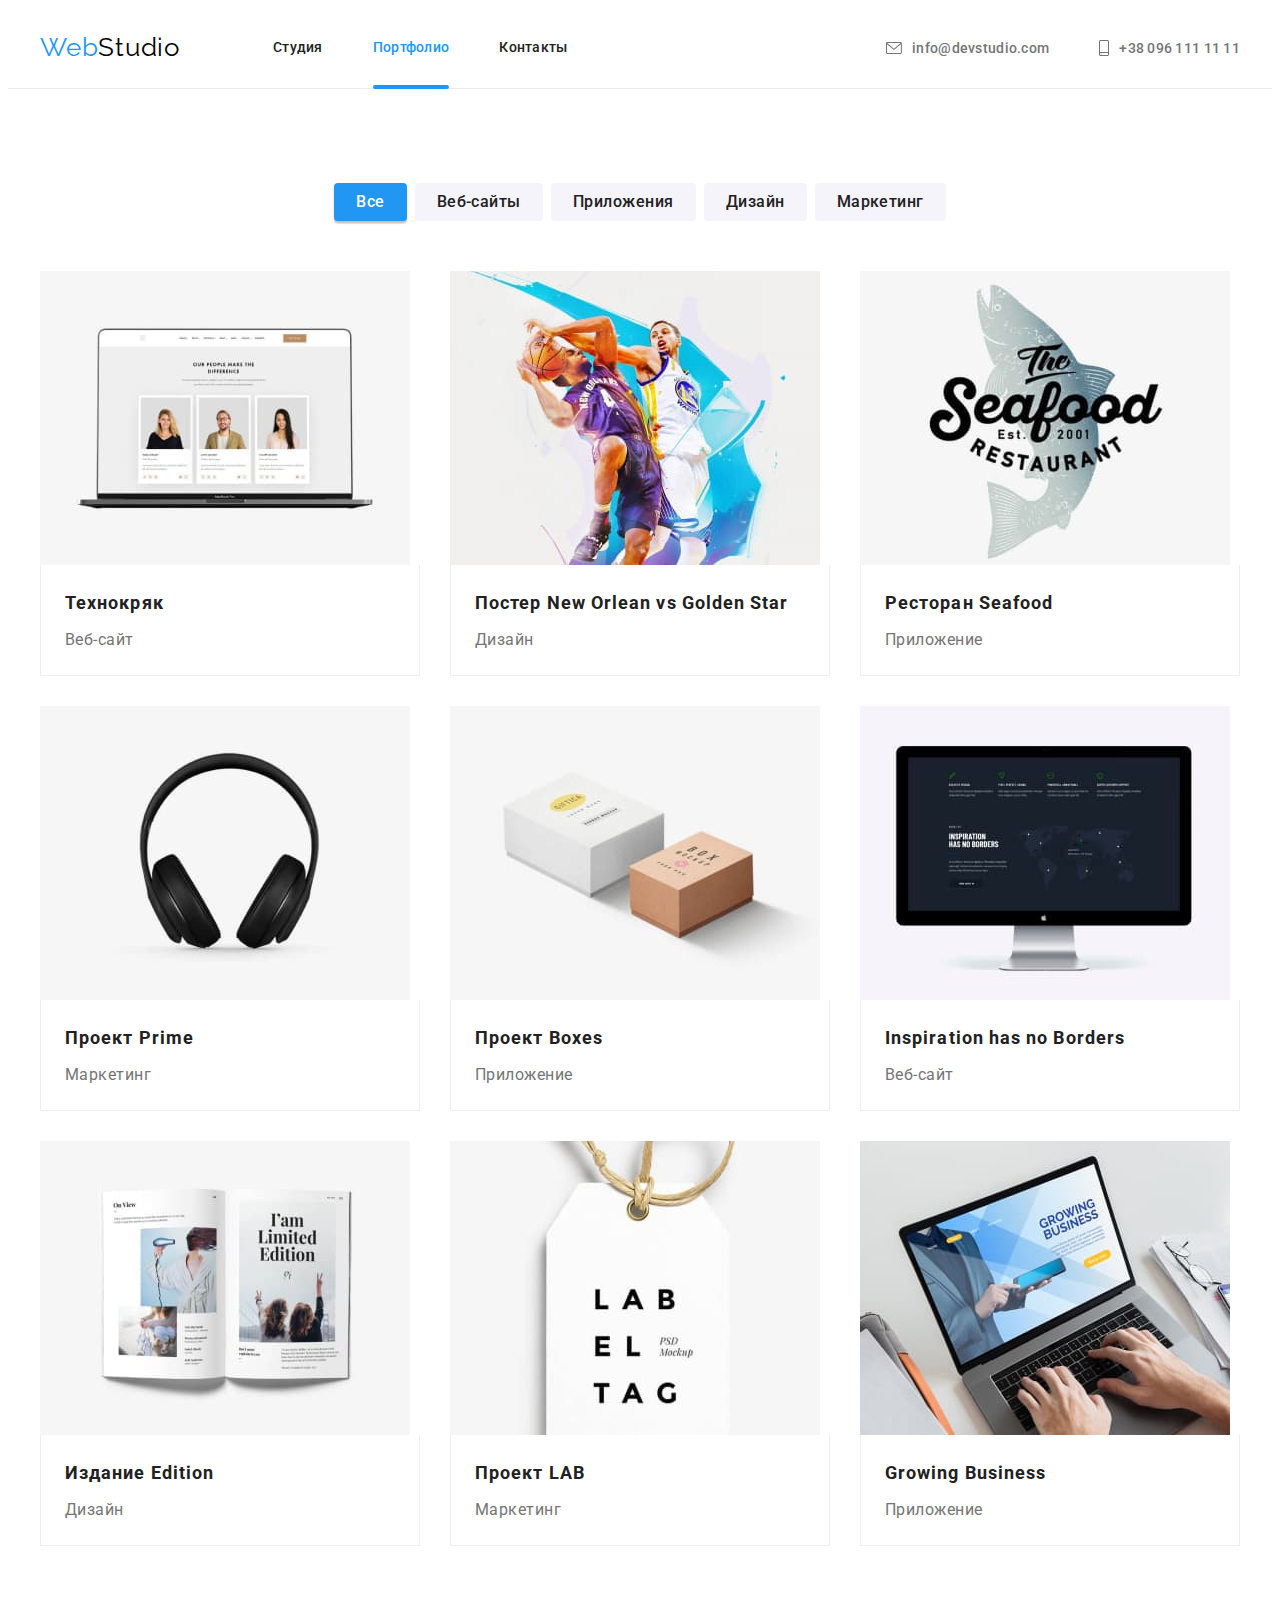
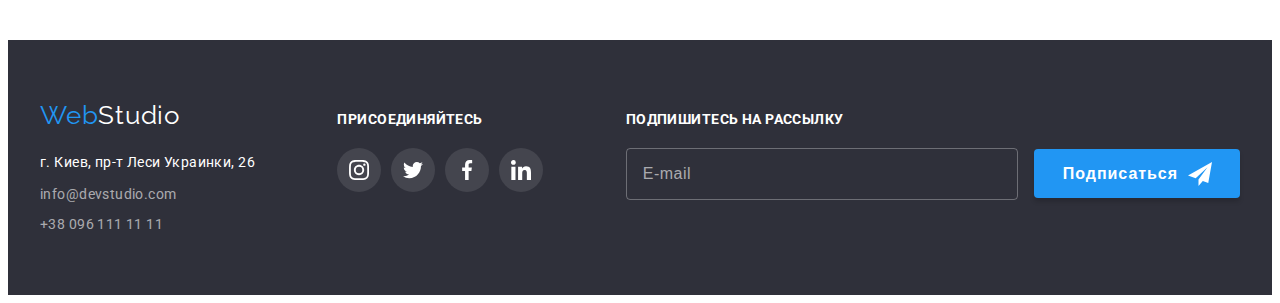
==== commit 1ebcae54: "finish footer" ====
--- a/portfolio.html
+++ b/portfolio.html
@@ -370,17 +370,15 @@
           </ul>
         </div>
         <div class="footer-send-form">
-          <p class="footer-title footer-form-title">Подпишитесь на рассылку</p>
-          <form name="footer_form" autocomplete="on">
-            <label class="footer-label">
-              <input
-                class="footer-input"
-                type="email"
-                name="email"
-                aria-label="E-mail"
-                placeholder="E-mail"
-              />
-            </label>
+          <p class="footer-form-title">Подпишитесь на рассылку</p>
+          <form name="footer-form" autocomplete="on">
+            <input
+              class="footer-input"
+              type="email"
+              name="email"
+              aria-label="E-mail"
+              placeholder="E-mail"
+            />
             <button class="footer-btn" type="submit">
               Подписаться
               <svg class="footer-icon-send" width="24" height="24">
--- a/css/styles.css
+++ b/css/styles.css
@@ -498,10 +498,7 @@
 .footer-container {
   display: flex;
   align-items: baseline;
-}
-
-.footer-logo-contact {
-  margin-right: 70px;
+  justify-content: space-between;
 }
 
 .footer-logo {
@@ -591,15 +588,23 @@
   fill: currentColor;
 }
 
-.footer-send-form {
-  display: flex;
-  flex-direction: column;
-  margin-left: auto;
-}
+/* ---FOOTER FORM----- */
 
 .footer-form-title {
-  display: block;
+  display: inline-block;
   margin-bottom: 20px;
+
+  font-weight: 700;
+  font-size: 14px;
+  line-height: 1.14;
+  letter-spacing: 0.03em;
+  text-transform: uppercase;
+
+  color: var(--second-text-color);
+}
+.footer-form {
+  display: flex;
+  align-items: center;
 }
 
 .footer-input {
@@ -624,9 +629,6 @@
 }
 
 .footer-input::placeholder {
-  display: flex;
-  align-items: center;
-
   font-size: 16px;
   line-height: 1.25;
   letter-spacing: 0.03em;
@@ -635,10 +637,11 @@
 }
 
 .footer-btn {
-  position: relative;
-  text-align: center;
-
-  font-family: inherit;
+  display: inline-flex;
+  align-items: center;
+  justify-content: center;
+  padding: 10px 28px 10px 29px;
+
   font-weight: 700;
   font-size: 16px;
   line-height: 1.87;
@@ -649,21 +652,19 @@
   border: none;
   box-shadow: 0px 4px 4px rgba(0, 0, 0, 0.15);
   border-radius: 4px;
+
+  transition: background-color var(--transition-duration) var(--timing-function);
 }
 
 .footer-icon-send {
-  position: absolute;
-  top: 50%;
-  right: 50%;
-  transition: transform(-50%, -50%);
   margin-left: 10px;
-  fill: var(--second-text-color);
-}
-
-/* .hero-btn:hover,
-.hero-btn:focus {
+  fill: currentColor;
+}
+
+.footer-btn:hover,
+.footer-btn:focus {
   background-color: var(--accent-highlights-color);
-} */
+}
 
 /* ----------------PORTFOLIO SECTION --------------------- */
 
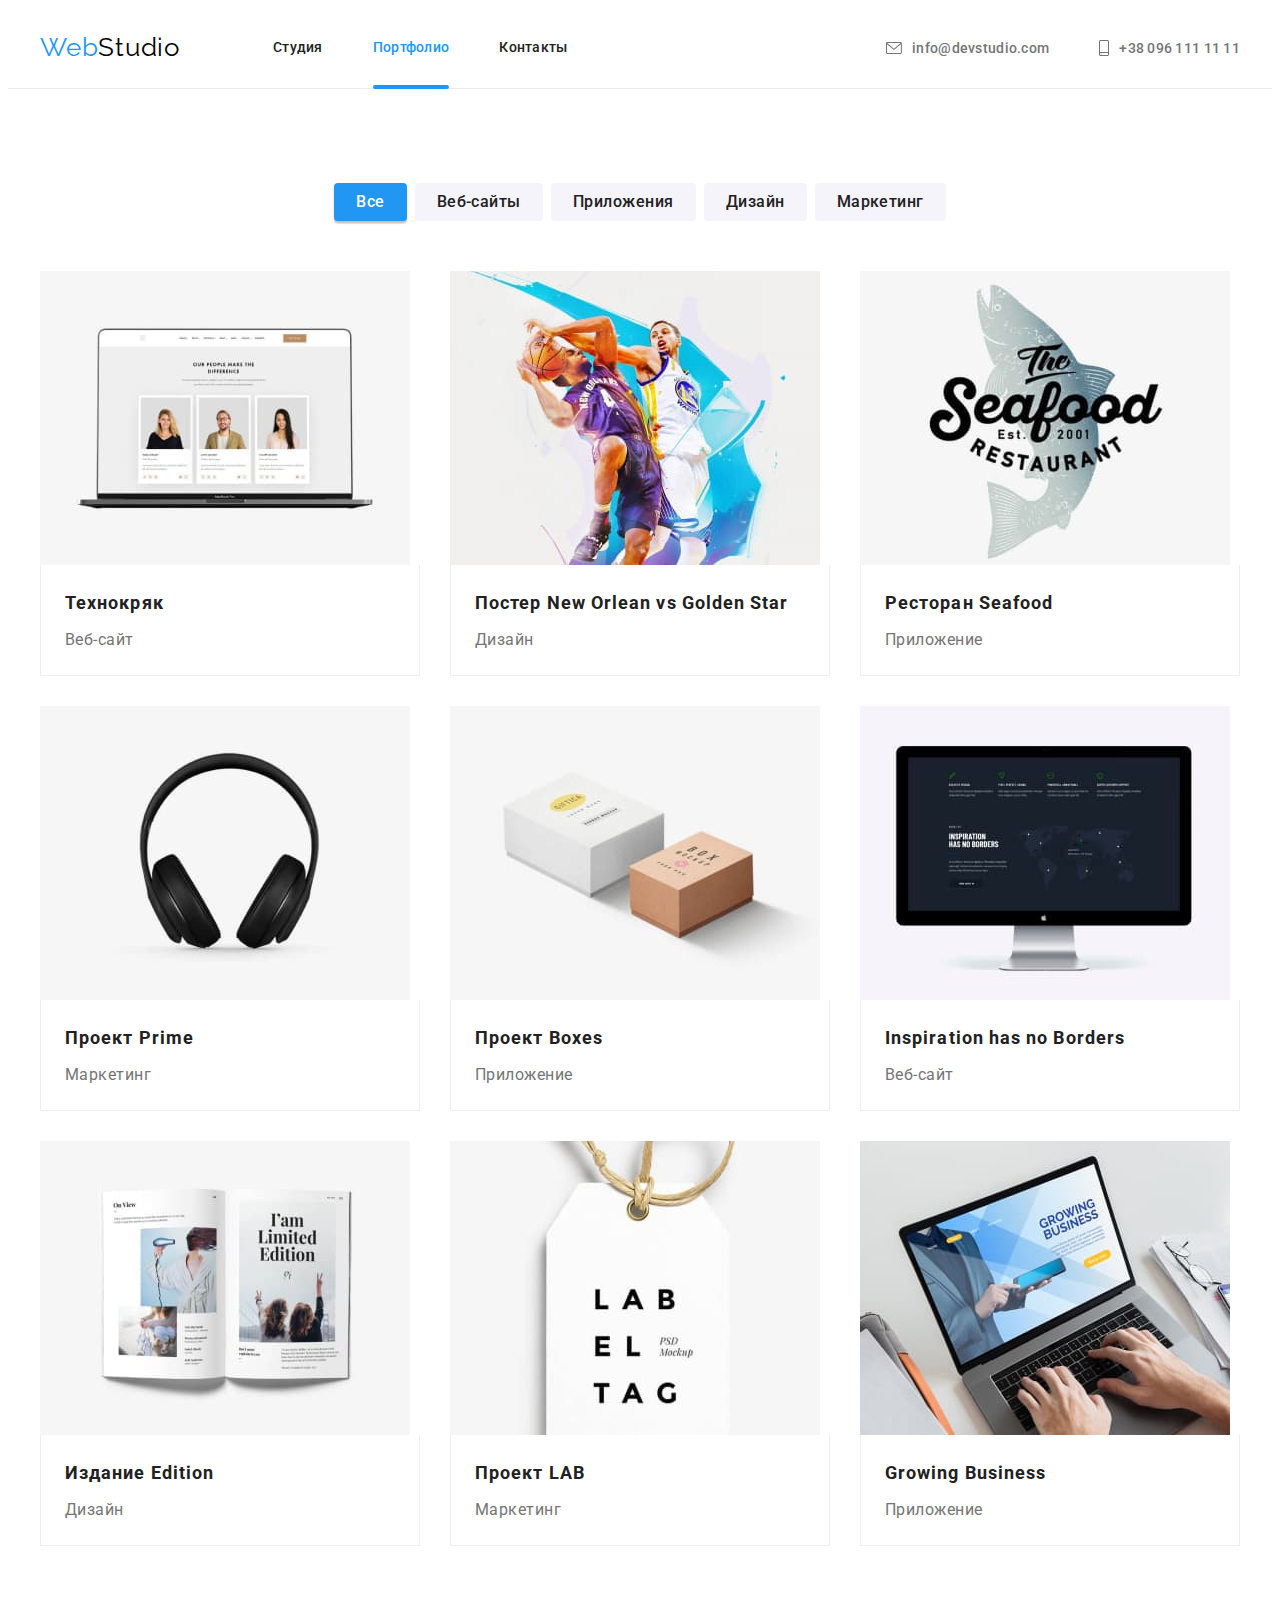
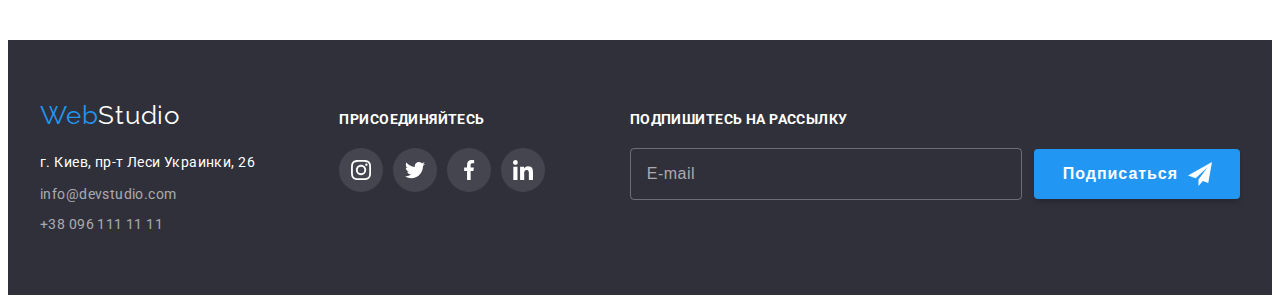
==== commit 780f949b: "add modal stile" ====
--- a/portfolio.html
+++ b/portfolio.html
@@ -371,7 +371,7 @@
         </div>
         <div class="footer-send-form">
           <p class="footer-form-title">Подпишитесь на рассылку</p>
-          <form name="footer-form" autocomplete="on">
+          <form class="footer-form" name="footer-form" autocomplete="on">
             <input
               class="footer-input"
               type="email"
--- a/css/styles.css
+++ b/css/styles.css
@@ -834,8 +834,9 @@
   top: 50%;
   left: 50%;
 
-  min-width: 528px;
+  width: 528px;
   min-height: 581px;
+  padding: 40px;
   border-radius: 4px;
 
   background-color: var(--basic-background-color);
@@ -862,10 +863,185 @@
   background-color: var(--basic-background-color);
   border: 1px solid rgba(0, 0, 0, 0.1);
 
-  transition: box-shadow var(--transition-duration) var(--timing-function);
+  transition: color var(--transition-duration) var(--timing-function),
+    box-shadow var(--transition-duration) var(--timing-function);
 }
 
 .modal-btn-close:hover {
   box-shadow: 0px 1px 3px rgba(0, 0, 0, 0.12), 0px 1px 1px rgba(0, 0, 0, 0.14),
     0px 2px 1px rgba(0, 0, 0, 0.2);
-}
+  color: var(--accent-color);
+}
+
+.btn-icon-close {
+  fill: currentColor;
+}
+
+.modal-title {
+  margin-bottom: 12px;
+
+  font-weight: 700;
+  font-size: 20px;
+  line-height: 1.15;
+  text-align: center;
+  letter-spacing: 0.03em;
+
+  color: var(--header-text-color);
+}
+
+.modal-form {
+}
+
+.form-field {
+  position: relative;
+  display: block;
+}
+
+.form-label,
+.form-textarea-label {
+  margin-bottom: 4px;
+
+  font-size: 12px;
+  line-height: 1.17;
+  letter-spacing: 0.01em;
+
+  color: var(--primary-text-color);
+}
+
+.form-input {
+  display: block;
+  width: 448px;
+  min-height: 40px;
+  padding: 12px 12px 12px 42px;
+  margin-bottom: 10px;
+
+  outline: none;
+  border: 1px solid rgba(33, 33, 33, 0.2);
+  border-radius: 4px;
+
+  transition: border-color var(--transition-duration) var(--timing-function);
+}
+
+.form-field:focus-within > .form-input {
+  border-color: var(--accent-color);
+}
+
+.form-icon {
+  position: absolute;
+  top: 50%;
+  left: 12px;
+
+  color: var(--header-text-color);
+  fill: currentColor;
+  outline: none;
+
+  transition: color var(--transition-duration) var(--timing-function);
+}
+
+.form-field:focus-within > .form-icon {
+  color: var(--accent-color);
+}
+
+.form-textarea {
+  width: 448px;
+  height: 120px;
+  padding: 12px 16px;
+  margin-bottom: 20px;
+  resize: none;
+
+  outline: none;
+  border: 1px solid rgba(33, 33, 33, 0.2);
+  border-radius: 4px;
+
+  transition: border-color var(--transition-duration) var(--timing-function);
+}
+
+.form-textarea:placeholder-shown {
+  font-size: 14px;
+  line-height: 1.14;
+  letter-spacing: 0.01em;
+
+  color: rgba(117, 117, 117, 0.5);
+}
+
+.form-textarea:focus {
+  border-color: var(--accent-color);
+}
+
+.checkbox-label {
+  display: flex;
+  align-items: center;
+  justify-content: center;
+  margin-bottom: 30px;
+
+  font-size: 14px;
+  line-height: 1.71;
+  letter-spacing: 0.03em;
+
+  color: var(--primary-text-color);
+}
+
+.checkbox-link {
+  text-decoration-line: underline;
+
+  color: var(--accent-color);
+}
+
+.checkbox-svg {
+  display: block;
+  width: 16px;
+  height: 15px;
+
+  border: 2px solid var(--logo-text-color);
+  border-radius: 2px;
+  margin-right: 7px;
+  display: flex;
+  align-items: center;
+  justify-content: center;
+}
+
+.checkbox-icon {
+  fill: transparent;
+}
+
+.checkbox-text:checked + .checkbox-svg,
+.checkbox-text:checked + .checkbox-icon {
+  border: none;
+  background-color: var(--accent-color);
+  fill: var(--second-text-color);
+}
+/* 
+.checkbox-text:checked + .checkbox-icon {
+  fill: var(--second-text-color);
+} */
+
+.checkbox-label-link {
+  text-decoration-line: underline;
+
+  color: var(--accent-color);
+}
+
+.modal-btn {
+  display: flex;
+  padding: 10px 55px 10px 56px;
+  margin: 0 auto;
+
+  font-weight: 700;
+  font-size: 16px;
+  line-height: 1.87;
+  letter-spacing: 0.06em;
+
+  outline: none;
+  border: none;
+  color: var(--second-text-color);
+  background-color: var(--accent-color);
+  box-shadow: 0px 4px 4px rgba(0, 0, 0, 0.15);
+  border-radius: 4px;
+
+  transition: background-color var(--transition-duration) var(--timing-function);
+}
+
+.modal-btn:hover,
+.modal-btn:focus {
+  background-color: var(--accent-highlights-color);
+}
